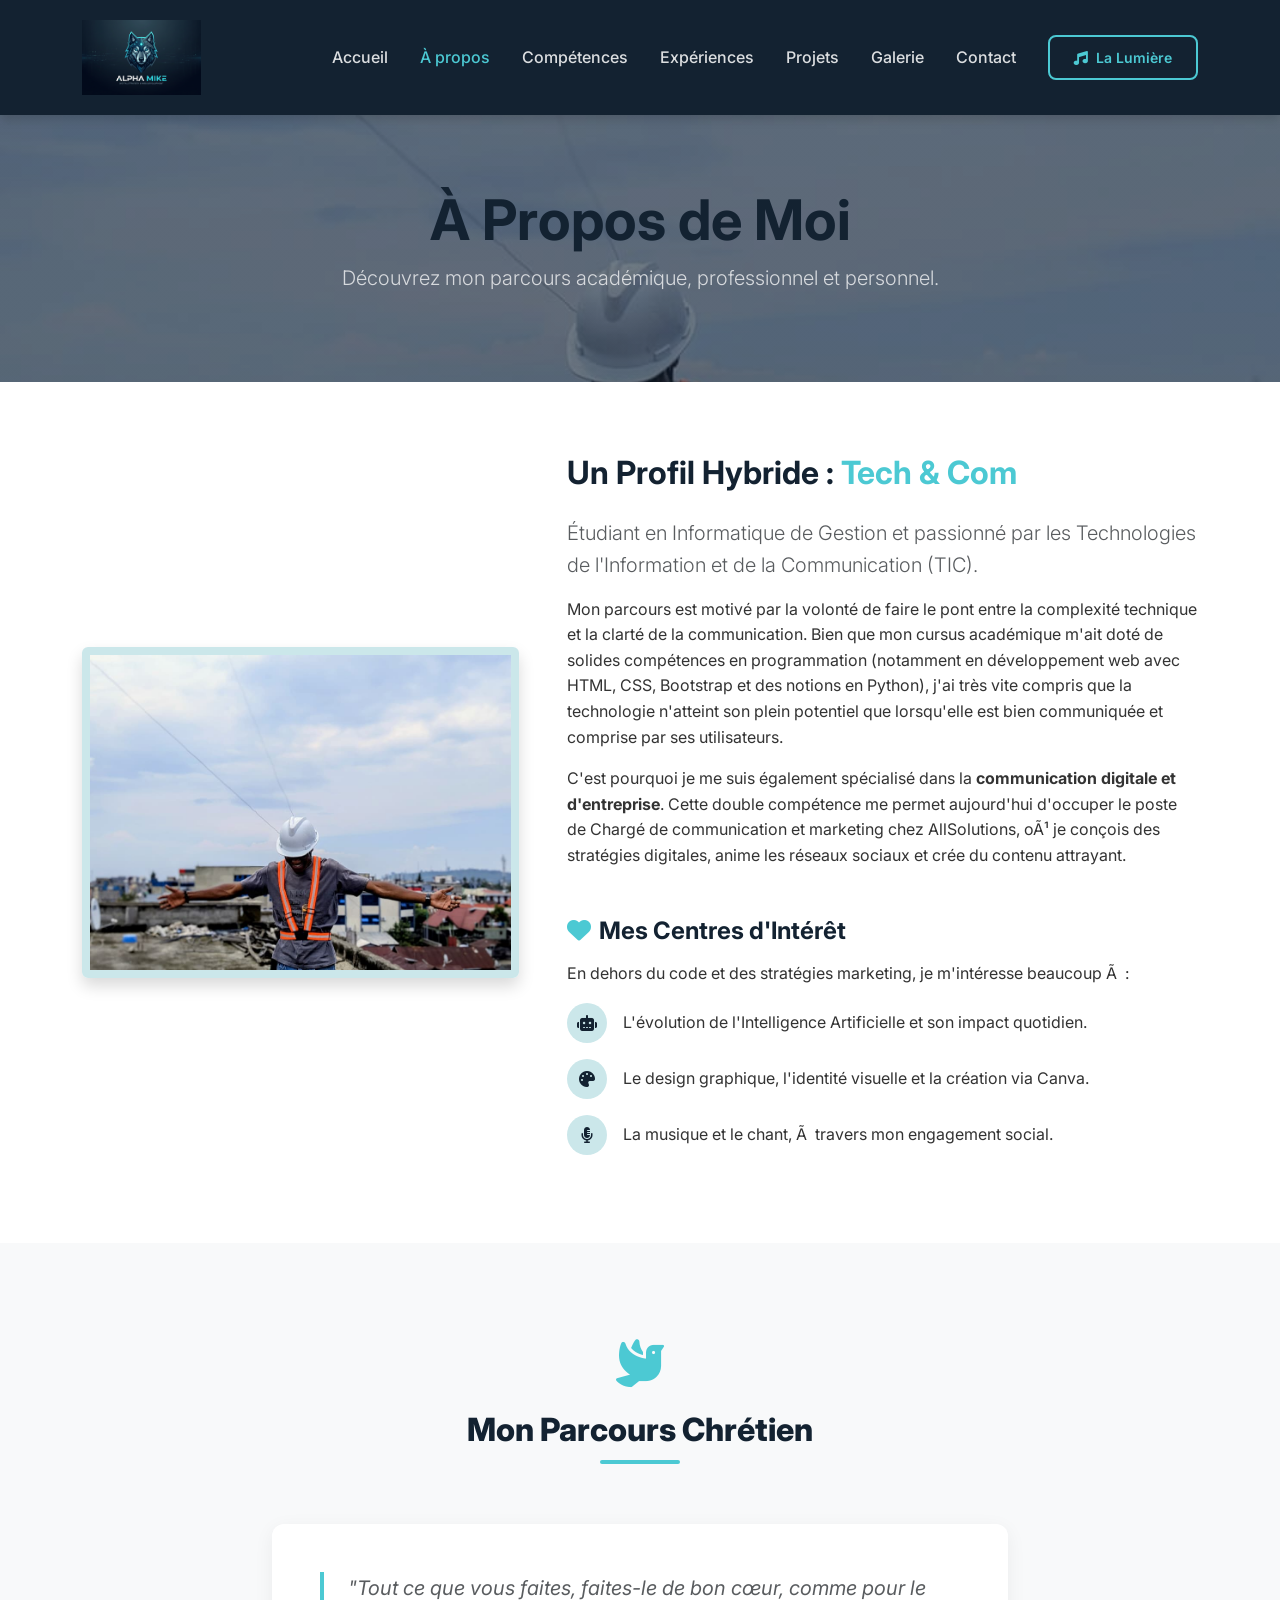
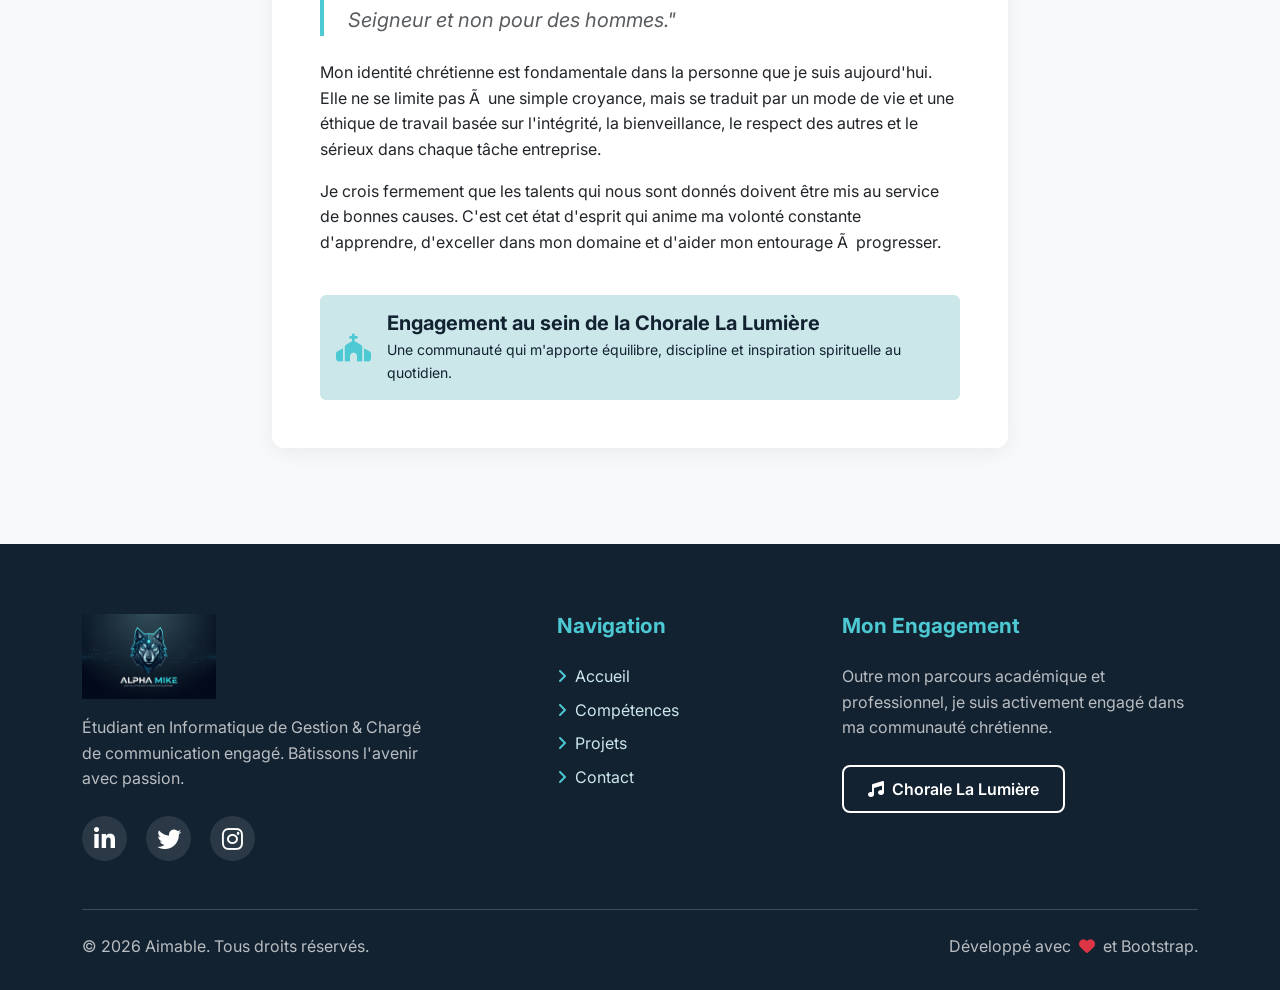
==== about.html @ 958091b8 "premier commit de mon portfolio" ====
﻿<!DOCTYPE html>
<html lang="fr">
<head>
    <meta charset="UTF-8">
    <meta name="viewport" content="width=device-width, initial-scale=1.0">
    <title>À propos de moi - Aimable</title>
    <!-- Google Fonts -->
    <link href="https://fonts.googleapis.com/css2?family=Inter:wght@300;400;500;600;700;800&display=swap" rel="stylesheet">
    <!-- Bootstrap 5 CSS -->
    <link href="https://cdn.jsdelivr.net/npm/bootstrap@5.3.0/dist/css/bootstrap.min.css" rel="stylesheet">
    <!-- FontAwesome -->
    <link rel="stylesheet" href="https://cdnjs.cloudflare.com/ajax/libs/font-awesome/6.4.0/css/all.min.css">
    <!-- Custom CSS -->
    <link rel="stylesheet" href="css/style.css">
</head>
<body>

    <!-- Navigation -->
    <nav class="navbar navbar-expand-lg navbar-custom sticky-top">
        <div class="container">
            <a class="navbar-brand" href="index.html">
                <img src="images/logo.png" alt="Aimable Logo" style="height: 75px; width: auto; object-fit: contain;">
            </a>
            <button class="navbar-toggler" type="button" data-bs-toggle="collapse" data-bs-target="#navbarNav">
                <span class="navbar-toggler-icon"></span>
            </button>
            <div class="collapse navbar-collapse" id="navbarNav">
                <ul class="navbar-nav ms-auto align-items-center">
                    <li class="nav-item"><a class="nav-link" href="index.html">Accueil</a></li>
                    <li class="nav-item"><a class="nav-link active" href="about.html">À propos</a></li>
                    <li class="nav-item"><a class="nav-link" href="skills.html">Compétences</a></li>
                    <li class="nav-item"><a class="nav-link" href="experience.html">Expériences</a></li>
                    <li class="nav-item"><a class="nav-link" href="projects.html">Projets</a></li>
                    <li class="nav-item"><a class="nav-link" href="gallery.html">Galerie</a></li>
                    <li class="nav-item"><a class="nav-link" href="contact.html">Contact</a></li>
                    <li class="nav-item ms-lg-3 mt-3 mt-lg-0">
                        <a class="btn btn-outline-custom btn-sm" href="https://chorale-la-lumiere.com" target="_blank"><i class="fa-solid fa-music me-1"></i> La Lumière</a>
                    </li>
                </ul>
            </div>
        </div>
    </nav>

    <!-- Page Header -->
    <header class="py-5 text-white text-center hero-bg-2 position-relative">
        <div class="container py-4">
            <h1 class="display-4 fw-bold fade-in">À Propos de Moi</h1>
            <p class="lead fade-in delay-1 opacity-75">Découvrez mon parcours académique, professionnel et personnel.</p>
        </div>
    </header>

    <!-- Profile Details -->
    <section class="py-5 bg-white">
        <div class="container py-4">
            <div class="row gx-5 align-items-center">
                <div class="col-lg-5 fade-in delay-1 text-center mb-5 mb-lg-0">
                    <img src="images/hero (2).jpeg" alt="Portrait Aimable" class="img-fluid rounded shadow" style="border: 8px solid var(--light-accent); object-fit: cover; max-height: 600px;">
                </div>
                <div class="col-lg-7 fade-in delay-2">
                    <h2 class="mb-4 text-primary-dark fw-bold">Un Profil Hybride : <span class="text-accent">Tech & Com</span></h2>
                    <p class="lead text-muted">Étudiant en Informatique de Gestion et passionné par les Technologies de l'Information et de la Communication (TIC).</p>
                    <p>Mon parcours est motivé par la volonté de faire le pont entre la complexité technique et la clarté de la communication. Bien que mon cursus académique m'ait doté de solides compétences en programmation (notamment en développement web avec HTML, CSS, Bootstrap et des notions en Python), j'ai très vite compris que la technologie n'atteint son plein potentiel que lorsqu'elle est bien communiquée et comprise par ses utilisateurs.</p>
                    <p>C'est pourquoi je me suis également spécialisé dans la <strong>communication digitale et d'entreprise</strong>. Cette double compétence me permet aujourd'hui d'occuper le poste de Chargé de communication et marketing chez AllSolutions, oÃ¹ je conçois des stratégies digitales, anime les réseaux sociaux et crée du contenu attrayant.</p>
                    
                    <h4 class="mt-5 mb-3 text-primary-dark fw-bold"><i class="fa-solid fa-heart text-accent me-2"></i>Mes Centres d'Intérêt</h4>
                    <p>En dehors du code et des stratégies marketing, je m'intéresse beaucoup Ã  :</p>
                    <ul class="list-unstyled">
                        <li class="mb-3 d-flex align-items-center">
                            <div class="bg-light-accent text-primary-dark rounded-circle d-flex align-items-center justify-content-center me-3" style="width: 40px; height: 40px;"><i class="fa-solid fa-robot"></i></div>
                            <span>L'évolution de l'Intelligence Artificielle et son impact quotidien.</span>
                        </li>
                        <li class="mb-3 d-flex align-items-center">
                            <div class="bg-light-accent text-primary-dark rounded-circle d-flex align-items-center justify-content-center me-3" style="width: 40px; height: 40px;"><i class="fa-solid fa-palette"></i></div>
                            <span>Le design graphique, l'identité visuelle et la création via Canva.</span>
                        </li>
                        <li class="mb-3 d-flex align-items-center">
                            <div class="bg-light-accent text-primary-dark rounded-circle d-flex align-items-center justify-content-center me-3" style="width: 40px; height: 40px;"><i class="fa-solid fa-microphone-lines"></i></div>
                            <span>La musique et le chant, Ã  travers mon engagement social.</span>
                        </li>
                    </ul>
                </div>
            </div>
        </div>
    </section>

    <!-- Christian Journey -->
    <section class="py-5 bg-muted">
        <div class="container py-5">
            <div class="row justify-content-center">
                <div class="col-lg-8 text-center fade-in">
                    <i class="fa-solid fa-dove fa-3x text-accent mb-4"></i>
                    <h2 class="section-title">Mon Parcours Chrétien</h2>
                    <div class="card card-custom p-4 p-md-5 text-start mt-5">
                        <p class="fst-italic fs-5 text-muted mb-4 border-start border-4 border-info ps-4" style="border-color: var(--primary-accent) !important;">
                            "Tout ce que vous faites, faites-le de bon cœur, comme pour le Seigneur et non pour des hommes." 
                        </p>
                        <p>Mon identité chrétienne est fondamentale dans la personne que je suis aujourd'hui. Elle ne se limite pas Ã  une simple croyance, mais se traduit par un mode de vie et une éthique de travail basée sur l'intégrité, la bienveillance, le respect des autres et le sérieux dans chaque tâche entreprise.</p>
                        <p>Je crois fermement que les talents qui nous sont donnés doivent être mis au service de bonnes causes. C'est cet état d'esprit qui anime ma volonté constante d'apprendre, d'exceller dans mon domaine et d'aider mon entourage Ã  progresser.</p>
                        <div class="mt-4 p-3 bg-light-accent rounded text-primary-dark d-flex align-items-center">
                            <i class="fa-solid fa-church fs-3 me-3 text-accent"></i>
                            <div>
                                <h5 class="mb-1 fw-bold">Engagement au sein de la Chorale La Lumière</h5>
                                <p class="mb-0 small">Une communauté qui m'apporte équilibre, discipline et inspiration spirituelle au quotidien.</p>
                            </div>
                        </div>
                    </div>
                </div>
            </div>
        </div>
    </section>

    <!-- Footer -->
    <footer class="footer-custom">
        <div class="container">
            <div class="row gy-4">
                <div class="col-lg-4">
                    <img src="images/logo.png" alt="Aimable Logo" class="mb-3" style="height: 85px; width: auto; object-fit: contain;">
                    <p style="color: rgba(255,255,255,0.7);">Étudiant en Informatique de Gestion & Chargé de communication engagé. Bâtissons l'avenir avec passion.</p>
                    <div class="social-icons mt-4">
                        <a href="#"><i class="fa-brands fa-linkedin-in"></i></a>
                        <a href="#"><i class="fa-brands fa-twitter"></i></a>
                        <a href="#"><i class="fa-brands fa-instagram"></i></a>
                    </div>
                </div>
                <div class="col-lg-3 offset-lg-1">
                    <h5 class="footer-title">Navigation</h5>
                    <ul class="list-unstyled">
                        <li class="mb-2"><a href="index.html" class="text-decoration-none"><i class="fa-solid fa-angle-right me-2 text-accent"></i>Accueil</a></li>
                        <li class="mb-2"><a href="skills.html" class="text-decoration-none"><i class="fa-solid fa-angle-right me-2 text-accent"></i>Compétences</a></li>
                        <li class="mb-2"><a href="projects.html" class="text-decoration-none"><i class="fa-solid fa-angle-right me-2 text-accent"></i>Projets</a></li>
                        <li class="mb-2"><a href="contact.html" class="text-decoration-none"><i class="fa-solid fa-angle-right me-2 text-accent"></i>Contact</a></li>
                    </ul>
                </div>
                <div class="col-lg-4">
                    <h5 class="footer-title">Mon Engagement</h5>
                    <p style="color: rgba(255,255,255,0.7);">Outre mon parcours académique et professionnel, je suis activement engagé dans ma communauté chrétienne.</p>
                    <a href="#" target="_blank" class="btn btn-outline-custom mt-2 border-white text-white custom-hover-white"><i class="fa-solid fa-music me-2"></i>Chorale La Lumière</a>
                </div>
            </div>
            <hr class="mt-5 mb-4 border-secondary opacity-50">
            <div class="row">
                <div class="col-md-6 text-center text-md-start">
                    <p class="mb-0" style="color: rgba(255,255,255,0.7);">&copy; 2026 Aimable. Tous droits réservés.</p>
                </div>
                <div class="col-md-6 text-center text-md-end mt-3 mt-md-0">
                    <p class="mb-0" style="color: rgba(255,255,255,0.7);">Développé avec <i class="fa-solid fa-heart text-danger mx-1"></i> et Bootstrap.</p>
                </div>
            </div>
        </div>
    </footer>

    <script src="https://cdn.jsdelivr.net/npm/bootstrap@5.3.0/dist/js/bootstrap.bundle.min.js"></script>
    <style>
        .custom-hover-white:hover {
            background-color: var(--light-accent) !important;
            color: var(--primary-dark) !important;
            border-color: var(--light-accent) !important;
        }
    </style>
</body>
</html>
---- css/style.css ----
/*
Primary Dark: #132231
Primary Accent: #4cc9d3
Light Accent: #cbe7ea
Muted Accent: #5d8a9e
*/
:root {
  --primary-dark: #132231;
  --primary-accent: #4cc9d3;
  --light-accent: #cbe7ea;
  --muted-accent: #5d8a9e;
  --text-color: #333333;
  --bg-color: #ffffff;
}

body {
  font-family: 'Inter', 'Roboto', sans-serif;
  color: var(--text-color);
  background-color: var(--bg-color);
  line-height: 1.6;
}

h1, h2, h3, h4, h5, h6 {
  color: var(--primary-dark);
  font-weight: 700;
}

a {
  color: var(--primary-accent);
  text-decoration: none;
  transition: color 0.3s ease;
}

a:hover {
  color: var(--primary-dark);
}

/* Custom Buttons */
.btn-primary-custom {
  background-color: var(--primary-accent);
  color: #fff;
  border: none;
  font-weight: 600;
  border-radius: 8px;
  padding: 10px 24px;
  transition: all 0.3s ease;
}
.btn-primary-custom:hover, .btn-primary-custom:focus {
  background-color: var(--primary-dark);
  color: #fff;
  transform: translateY(-2px);
  box-shadow: 0 6px 15px rgba(19, 34, 49, 0.2);
}

.btn-outline-custom {
  background-color: transparent;
  color: var(--primary-accent);
  border: 2px solid var(--primary-accent);
  font-weight: 600;
  border-radius: 8px;
  padding: 10px 24px;
  transition: all 0.3s ease;
}
.btn-outline-custom:hover, .btn-outline-custom:focus {
  background-color: var(--primary-accent);
  color: #132231;
  transform: translateY(-2px);
  box-shadow: 0 6px 15px rgba(76, 201, 211, 0.25);
}

/* Backgrounds */
.bg-primary-dark { background-color: var(--primary-dark) !important; color: #ffffff; }
.bg-primary-accent { background-color: var(--primary-accent) !important; color: #132231; }
.bg-light-accent { background-color: var(--light-accent) !important; color: var(--primary-dark); }
.bg-muted { background-color: #f8f9fa !important; }

/* Navigation */
.navbar-custom {
  background-color: var(--primary-dark);
  box-shadow: 0 4px 10px rgba(0,0,0,0.15);
  padding-top: 15px;
  padding-bottom: 15px;
}
.navbar-custom .navbar-brand {
  color: var(--primary-accent);
  font-weight: 800;
  font-size: 1.8rem;
  letter-spacing: -0.5px;
}
.navbar-custom .nav-link {
  color: rgba(255,255,255,0.85);
  font-weight: 500;
  padding: 8px 16px !important;
  transition: color 0.3s ease;
}
.navbar-custom .nav-link:hover, .navbar-custom .nav-link.active {
  color: var(--primary-accent);
}
.navbar-toggler-icon {
  background-image: url("data:image/svg+xml,%3csvg xmlns='http://www.w3.org/2000/svg' viewBox='0 0 30 30'%3e%3cpath stroke='rgba%2876, 201, 211, 1%29' stroke-linecap='round' stroke-miterlimit='10' stroke-width='2' d='M4 7h22M4 15h22M4 23h22'/%3e%3c/svg%3e");
}
.navbar-toggler { border-color: rgba(76, 201, 211, 0.5); }

/* Hero Section */
.hero-section {
  padding: 120px 0;
  background: linear-gradient(rgba(19, 34, 49, 0.4), rgba(19, 34, 49, 0.4)), url('../images/hero (1).jpeg') center/cover no-repeat;
  min-height: 85vh;
  display: flex;
  align-items: center;
}
.hero-bg-2 {
  background: linear-gradient(rgba(19, 34, 49, 0.6), rgba(19, 34, 49, 0.6)), url('../images/hero (2).jpeg') center/cover no-repeat !important;
}
.hero-title {
  font-size: 3.8rem;
  font-weight: 800;
  color: #ffffff;
  margin-bottom: 20px;
  line-height: 1.2;
  text-shadow: 0 4px 10px rgba(0,0,0,0.5);
}
.hero-subtitle {
  font-size: 1.6rem;
  color: var(--light-accent);
  margin-bottom: 30px;
  font-weight: 500;
  text-shadow: 0 2px 6px rgba(0,0,0,0.5);
}

/* Cards */
.card-custom {
  border: none;
  border-radius: 12px;
  box-shadow: 0 5px 20px rgba(0,0,0,0.06);
  transition: transform 0.3s ease, box-shadow 0.3s ease;
  background-color: #fff;
}
.card-custom:hover {
  transform: translateY(-8px);
  box-shadow: 0 15px 35px rgba(0,0,0,0.12);
}
.card-icon {
  font-size: 3rem;
  color: var(--primary-accent);
  margin-bottom: 20px;
}
.card-title {
  color: var(--primary-dark);
  font-weight: 700;
}

/* Process Bars / Badges */
.progress {
  height: 10px;
  border-radius: 5px;
  background-color: var(--light-accent);
}
.progress-bar {
  background-color: var(--primary-accent);
}

/* Footer */
.footer-custom {
  background-color: var(--primary-dark);
  color: #ffffff;
  padding: 70px 0 30px;
}
.footer-custom a { color: var(--light-accent); transition: color 0.3s ease; }
.footer-custom a:hover { color: var(--primary-accent); }
.footer-title {
  color: var(--primary-accent);
  font-weight: 700;
  margin-bottom: 25px;
  font-size: 1.3rem;
}
.social-icons a {
  font-size: 1.5rem;
  margin-right: 15px;
  background-color: rgba(255,255,255,0.1);
  width: 45px;
  height: 45px;
  display: inline-flex;
  align-items: center;
  justify-content: center;
  border-radius: 50%;
  color: #ffffff;
  transition: all 0.3s ease;
}
.social-icons a:hover {
  background-color: var(--primary-accent);
  color: var(--primary-dark);
  transform: translateY(-3px);
}

/* Section Titles */
.section-title {
  text-align: center;
  margin-bottom: 60px;
  position: relative;
  padding-bottom: 15px;
  font-weight: 800;
  color: var(--primary-dark);
}
.section-title::after {
  content: '';
  position: absolute;
  bottom: 0;
  left: 50%;
  transform: translateX(-50%);
  width: 80px;
  height: 4px;
  background-color: var(--primary-accent);
  border-radius: 2px;
}
.section-title.text-start::after { left: 0; transform: none; }
.section-title.text-white::after { background-color: var(--primary-accent); }

/* Animations */
.fade-in {
  animation: fadeIn 1s ease-out forwards;
  opacity: 0;
}
.delay-1 { animation-delay: 0.2s; }
.delay-2 { animation-delay: 0.4s; }
.delay-3 { animation-delay: 0.6s; }
@keyframes fadeIn {
  from { opacity: 0; transform: translateY(30px); }
  to { opacity: 1; transform: translateY(0); }
}

/* Christian Identity Section */
.christian-section {
  background-color: var(--primary-dark);
  color: #ffffff;
  text-align: center;
  padding: 80px 0;
  position: relative;
  overflow: hidden;
}
.christian-section::before {
  content: '';
  position: absolute;
  top: 0;
  left: 0;
  right: 0;
  height: 5px;
  background-color: var(--primary-accent);
}
.christian-section::after {
  content: '';
  position: absolute;
  bottom: 0;
  left: 0;
  right: 0;
  height: 5px;
  background-color: var(--primary-accent);
}
.christian-quote {
  font-style: italic;
  font-size: 1.5rem;
  color: var(--light-accent);
  font-weight: 400;
  line-height: 1.6;
}

/* Profile Image Professional Model */
.profile-img-pro {
  border-radius: 16px;
  box-shadow: -15px 15px 0px var(--primary-accent), 0 15px 35px rgba(0,0,0,0.3);
  max-height: 500px;
  width: 100%;
  object-fit: cover;
  border: 5px solid #ffffff;
  transition: transform 0.4s ease, box-shadow 0.4s ease;
}
.profile-img-pro:hover {
  transform: translateY(-8px);
  box-shadow: -20px 20px 0px var(--primary-accent), 0 20px 45px rgba(0,0,0,0.35);
}

/* Gallery Masonry Layout */
.gallery-grid {
    column-count: 3;
    column-gap: 1.5rem;
}
.gallery-item {
    margin-bottom: 1.5rem;
    display: inline-block;
    width: 100%;
}
@media (max-width: 991px) {
    .gallery-grid { column-count: 2; }
}
@media (max-width: 575px) {
    .gallery-grid { column-count: 1; }
}

.text-accent { color: var(--primary-accent) !important; }

/* Contact Form */
.form-control {
  padding: 12px 15px;
  border: 1px solid #ced4da;
  border-radius: 8px;
}
.form-control:focus {
  border-color: var(--primary-accent);
  box-shadow: 0 0 0 0.25rem rgba(76, 201, 211, 0.25);
}
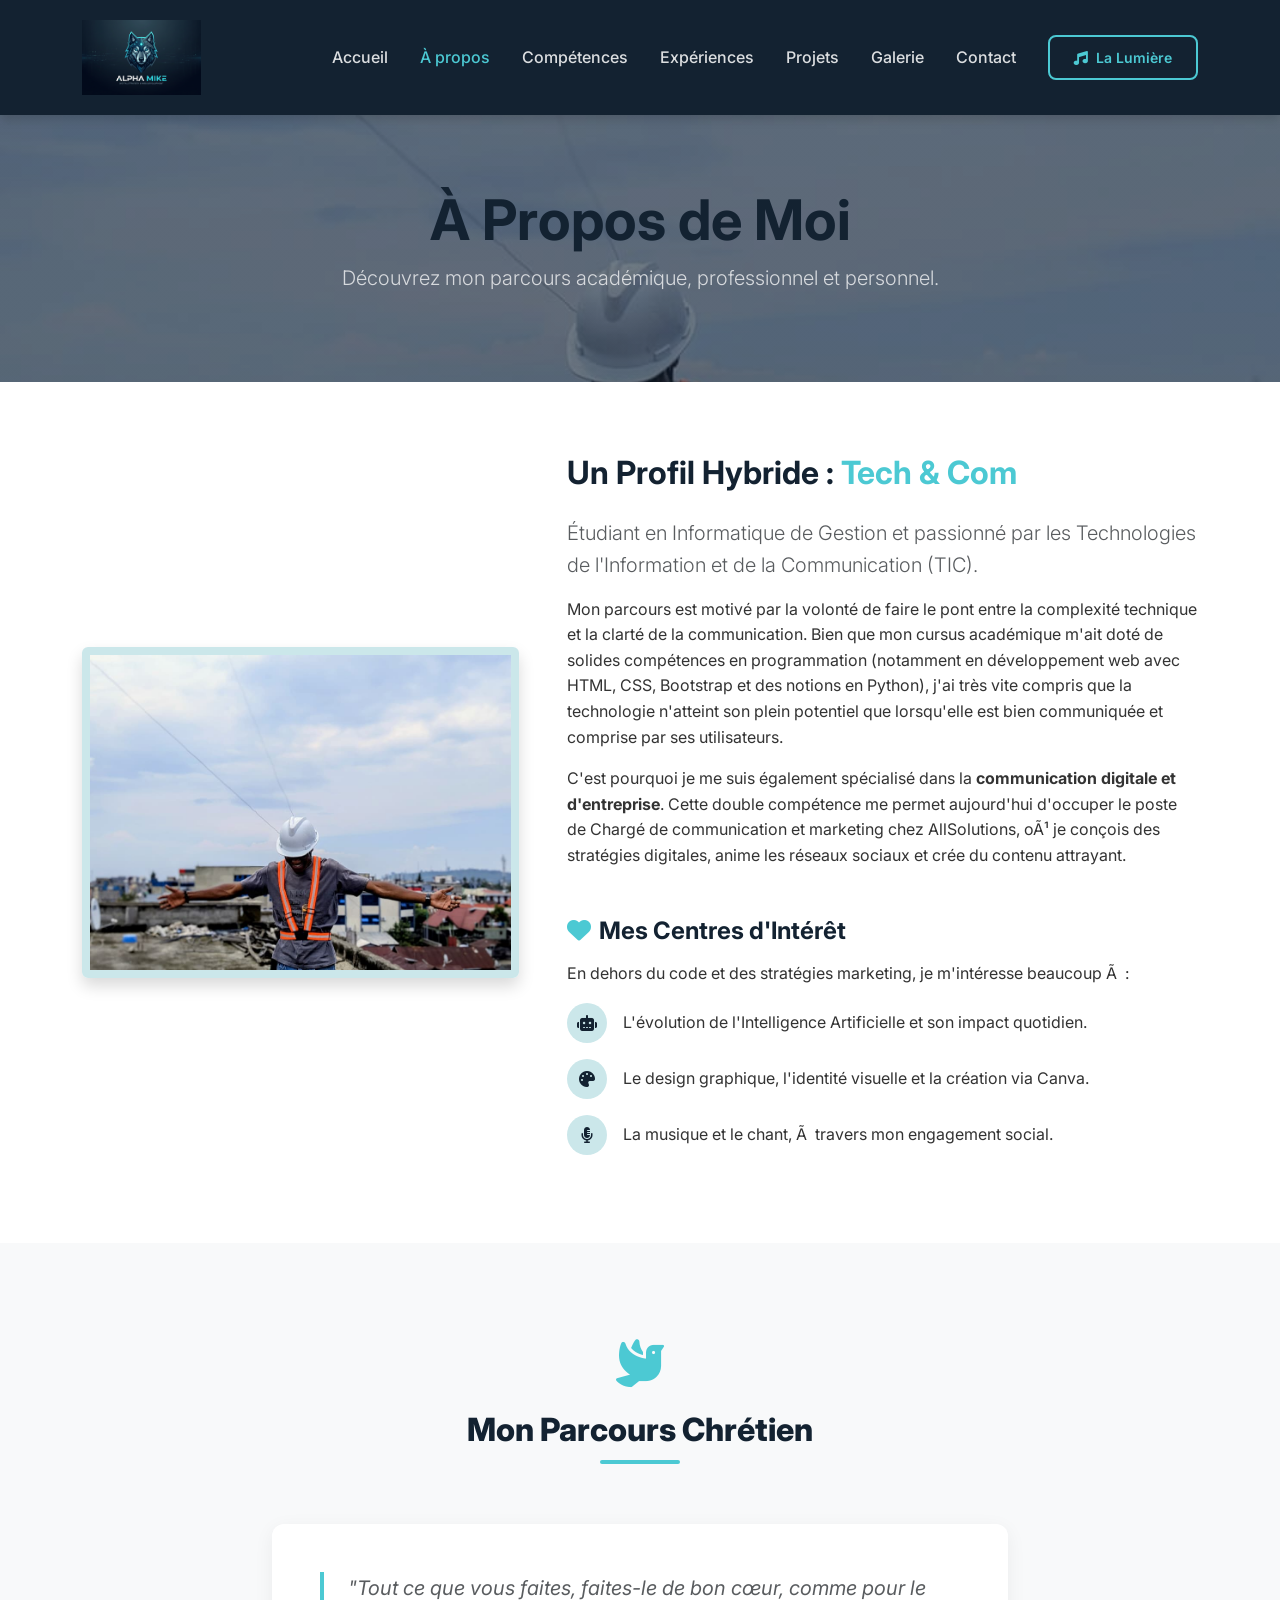
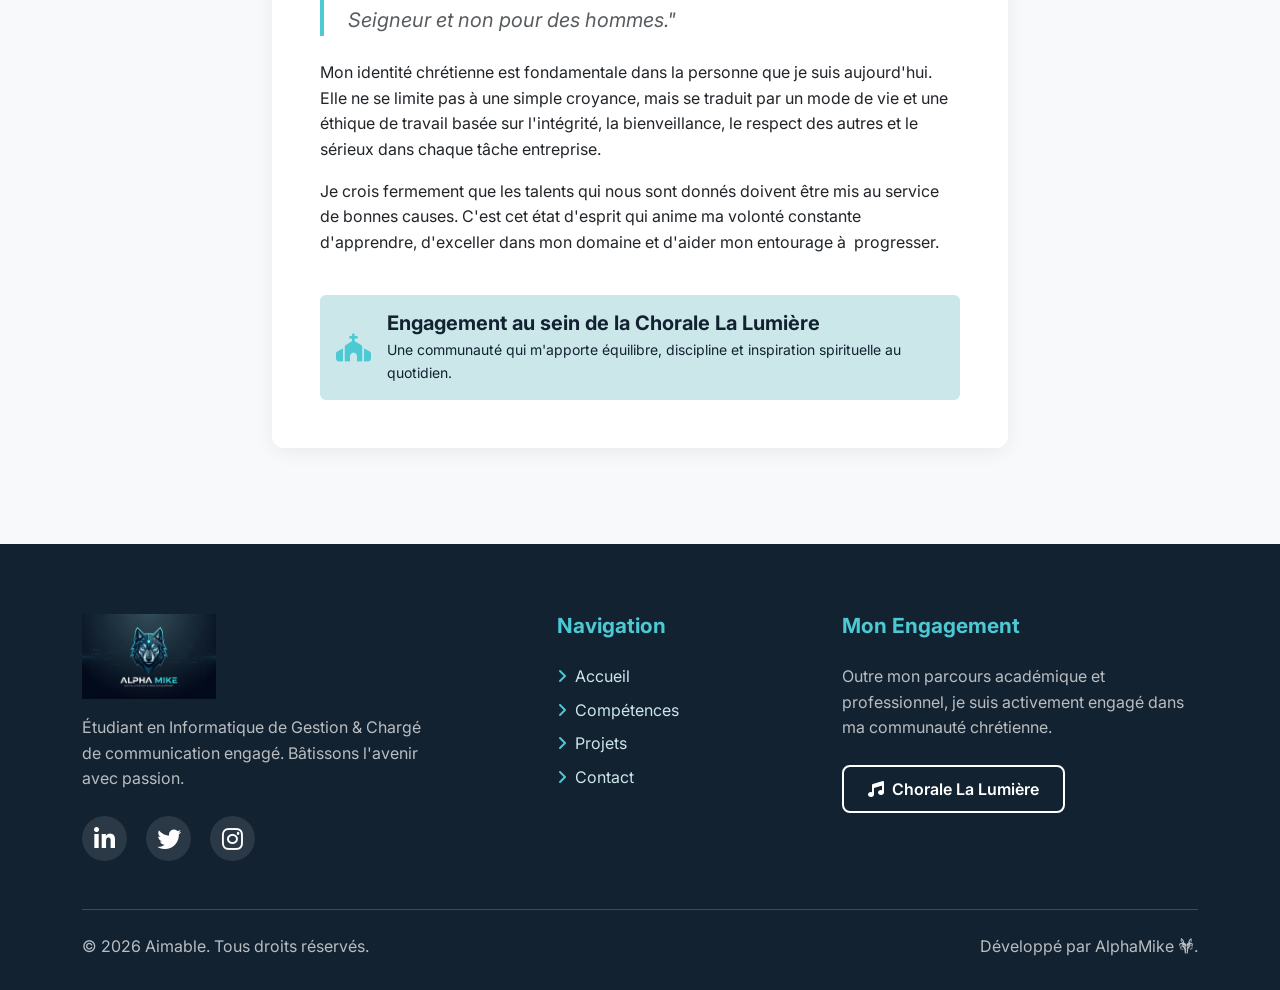
==== commit 1a742a8c: "Premier commit propre" ====
--- a/about.html
+++ b/about.html
@@ -94,8 +94,8 @@
                         <p class="fst-italic fs-5 text-muted mb-4 border-start border-4 border-info ps-4" style="border-color: var(--primary-accent) !important;">
                             "Tout ce que vous faites, faites-le de bon cœur, comme pour le Seigneur et non pour des hommes." 
                         </p>
-                        <p>Mon identité chrétienne est fondamentale dans la personne que je suis aujourd'hui. Elle ne se limite pas Ã  une simple croyance, mais se traduit par un mode de vie et une éthique de travail basée sur l'intégrité, la bienveillance, le respect des autres et le sérieux dans chaque tâche entreprise.</p>
-                        <p>Je crois fermement que les talents qui nous sont donnés doivent être mis au service de bonnes causes. C'est cet état d'esprit qui anime ma volonté constante d'apprendre, d'exceller dans mon domaine et d'aider mon entourage Ã  progresser.</p>
+                        <p>Mon identité chrétienne est fondamentale dans la personne que je suis aujourd'hui. Elle ne se limite pas à une simple croyance, mais se traduit par un mode de vie et une éthique de travail basée sur l'intégrité, la bienveillance, le respect des autres et le sérieux dans chaque tâche entreprise.</p>
+                        <p>Je crois fermement que les talents qui nous sont donnés doivent être mis au service de bonnes causes. C'est cet état d'esprit qui anime ma volonté constante d'apprendre, d'exceller dans mon domaine et d'aider mon entourage à  progresser.</p>
                         <div class="mt-4 p-3 bg-light-accent rounded text-primary-dark d-flex align-items-center">
                             <i class="fa-solid fa-church fs-3 me-3 text-accent"></i>
                             <div>
@@ -143,7 +143,7 @@
                     <p class="mb-0" style="color: rgba(255,255,255,0.7);">&copy; 2026 Aimable. Tous droits réservés.</p>
                 </div>
                 <div class="col-md-6 text-center text-md-end mt-3 mt-md-0">
-                    <p class="mb-0" style="color: rgba(255,255,255,0.7);">Développé avec <i class="fa-solid fa-heart text-danger mx-1"></i> et Bootstrap.</p>
+                    <p class="mb-0" style="color: rgba(255,255,255,0.7);">Développé par AlphaMike <i class="fab fa-wolf-pack-battalion"></i>.</p>
                 </div>
             </div>
         </div>
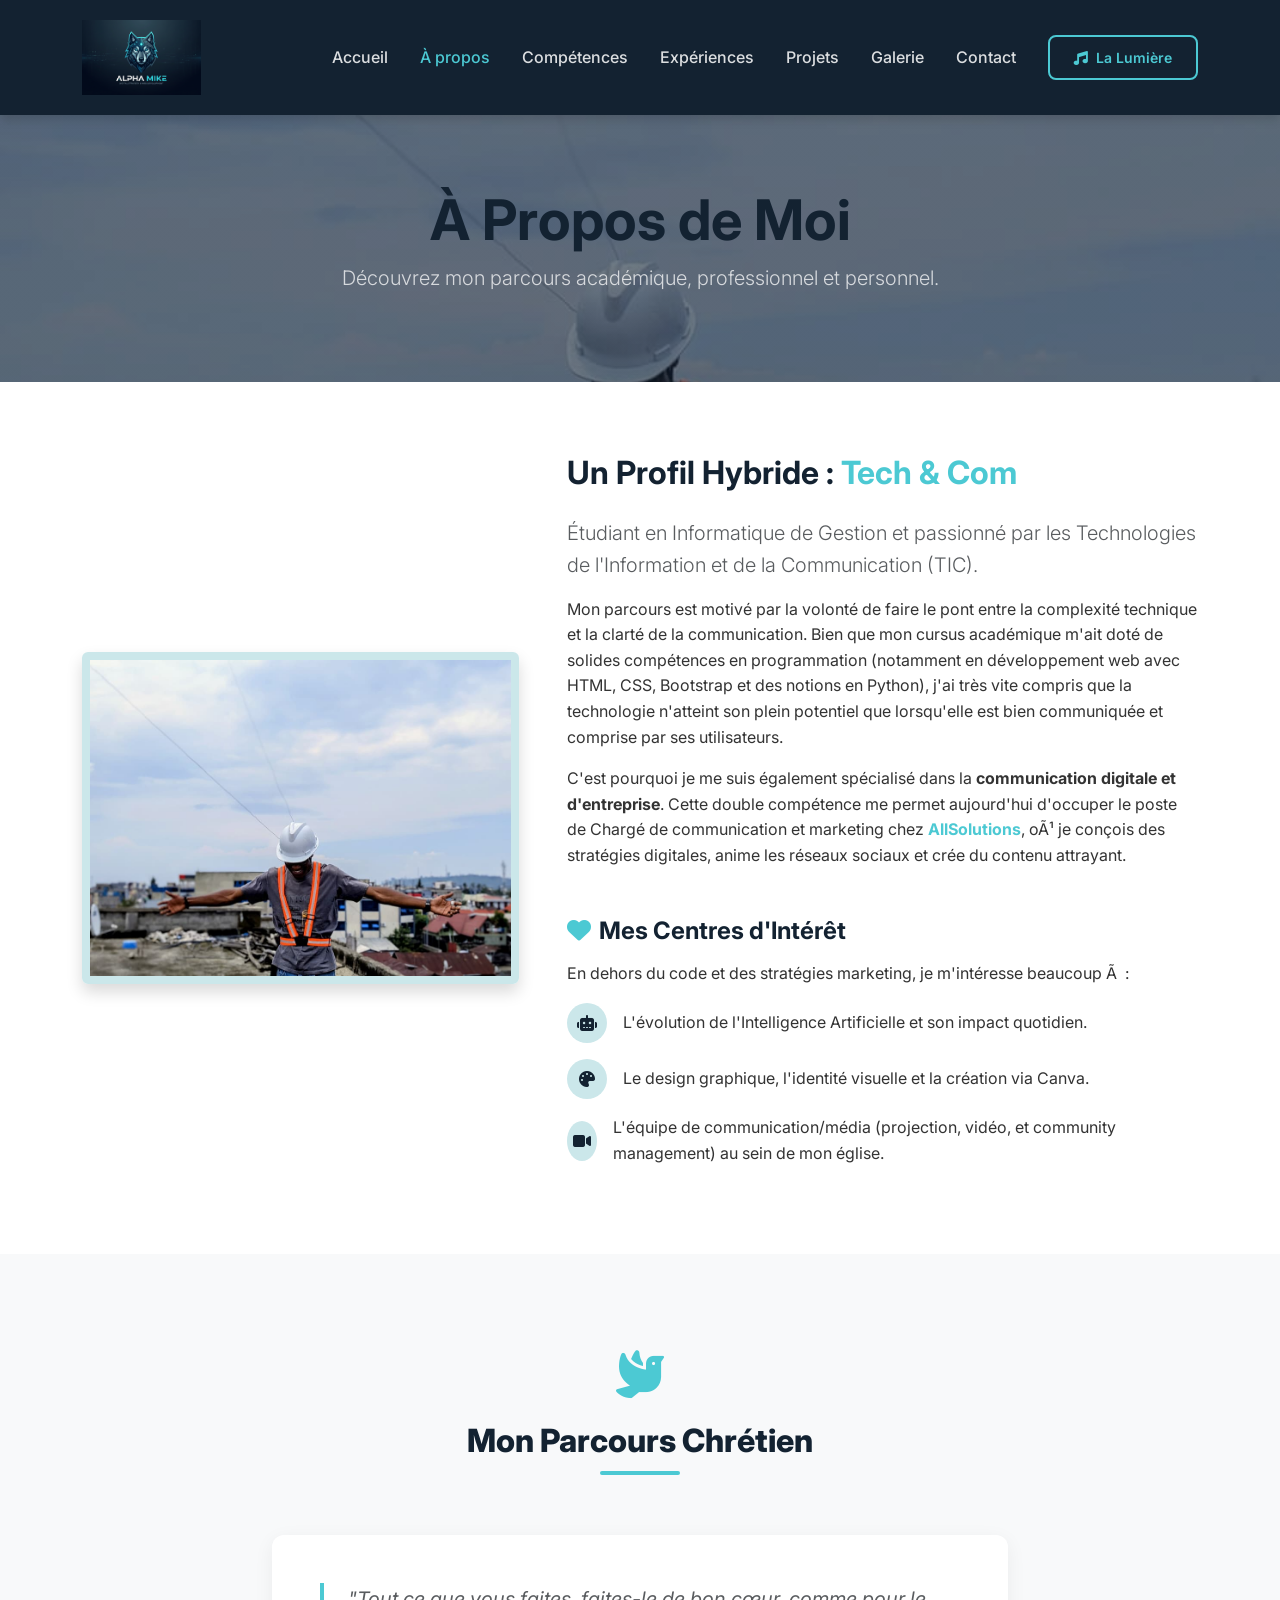
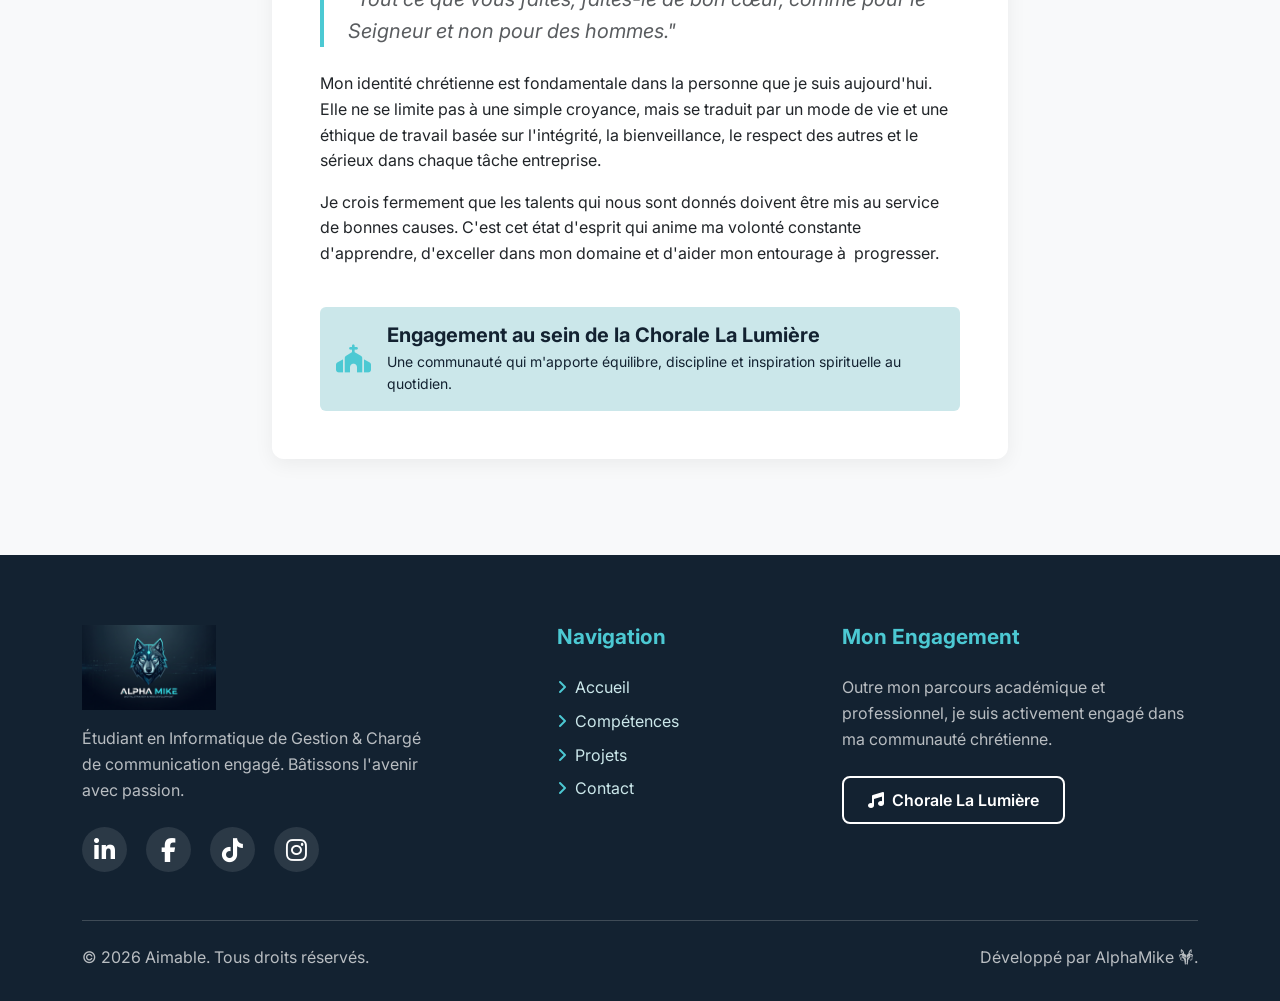
==== commit cb058b2a: "mise à jour des liens et des favicons de mon site" ====
--- a/about.html
+++ b/about.html
@@ -1,9 +1,10 @@
-﻿<!DOCTYPE html>
+<!DOCTYPE html>
 <html lang="fr">
 <head>
     <meta charset="UTF-8">
     <meta name="viewport" content="width=device-width, initial-scale=1.0">
     <title>À propos de moi - Aimable</title>
+    <link rel="icon" type="image/png" href="images/logo.png">
     <!-- Google Fonts -->
     <link href="https://fonts.googleapis.com/css2?family=Inter:wght@300;400;500;600;700;800&display=swap" rel="stylesheet">
     <!-- Bootstrap 5 CSS -->
@@ -34,7 +35,7 @@
                     <li class="nav-item"><a class="nav-link" href="gallery.html">Galerie</a></li>
                     <li class="nav-item"><a class="nav-link" href="contact.html">Contact</a></li>
                     <li class="nav-item ms-lg-3 mt-3 mt-lg-0">
-                        <a class="btn btn-outline-custom btn-sm" href="https://chorale-la-lumiere.com" target="_blank"><i class="fa-solid fa-music me-1"></i> La Lumière</a>
+                        <a class="btn btn-outline-custom btn-sm" href="https://www.facebook.com/profile.php?id=61574576402778" target="_blank"><i class="fa-solid fa-music me-1"></i> La Lumière</a>
                     </li>
                 </ul>
             </div>
@@ -60,7 +61,7 @@
                     <h2 class="mb-4 text-primary-dark fw-bold">Un Profil Hybride : <span class="text-accent">Tech & Com</span></h2>
                     <p class="lead text-muted">Étudiant en Informatique de Gestion et passionné par les Technologies de l'Information et de la Communication (TIC).</p>
                     <p>Mon parcours est motivé par la volonté de faire le pont entre la complexité technique et la clarté de la communication. Bien que mon cursus académique m'ait doté de solides compétences en programmation (notamment en développement web avec HTML, CSS, Bootstrap et des notions en Python), j'ai très vite compris que la technologie n'atteint son plein potentiel que lorsqu'elle est bien communiquée et comprise par ses utilisateurs.</p>
-                    <p>C'est pourquoi je me suis également spécialisé dans la <strong>communication digitale et d'entreprise</strong>. Cette double compétence me permet aujourd'hui d'occuper le poste de Chargé de communication et marketing chez AllSolutions, oÃ¹ je conçois des stratégies digitales, anime les réseaux sociaux et crée du contenu attrayant.</p>
+                    <p>C'est pourquoi je me suis également spécialisé dans la <strong>communication digitale et d'entreprise</strong>. Cette double compétence me permet aujourd'hui d'occuper le poste de Chargé de communication et marketing chez <a href="https://allsolutionsets.com/" target="_blank" class="text-decoration-none fw-bold text-primary-dark">AllSolutions</a>, oÃ¹ je conçois des stratégies digitales, anime les réseaux sociaux et crée du contenu attrayant.</p>
                     
                     <h4 class="mt-5 mb-3 text-primary-dark fw-bold"><i class="fa-solid fa-heart text-accent me-2"></i>Mes Centres d'Intérêt</h4>
                     <p>En dehors du code et des stratégies marketing, je m'intéresse beaucoup Ã  :</p>
@@ -74,8 +75,8 @@
                             <span>Le design graphique, l'identité visuelle et la création via Canva.</span>
                         </li>
                         <li class="mb-3 d-flex align-items-center">
-                            <div class="bg-light-accent text-primary-dark rounded-circle d-flex align-items-center justify-content-center me-3" style="width: 40px; height: 40px;"><i class="fa-solid fa-microphone-lines"></i></div>
-                            <span>La musique et le chant, Ã  travers mon engagement social.</span>
+                            <div class="bg-light-accent text-primary-dark rounded-circle d-flex align-items-center justify-content-center me-3" style="width: 40px; height: 40px;"><i class="fa-solid fa-video"></i></div>
+                            <span>L'équipe de communication/média (projection, vidéo, et community management) au sein de mon église.</span>
                         </li>
                     </ul>
                 </div>
@@ -117,9 +118,10 @@
                     <img src="images/logo.png" alt="Aimable Logo" class="mb-3" style="height: 85px; width: auto; object-fit: contain;">
                     <p style="color: rgba(255,255,255,0.7);">Étudiant en Informatique de Gestion & Chargé de communication engagé. Bâtissons l'avenir avec passion.</p>
                     <div class="social-icons mt-4">
-                        <a href="#"><i class="fa-brands fa-linkedin-in"></i></a>
-                        <a href="#"><i class="fa-brands fa-twitter"></i></a>
-                        <a href="#"><i class="fa-brands fa-instagram"></i></a>
+                        <a href="https://www.linkedin.com/in/allsolutions-ets-047546341/" target="_blank"><i class="fa-brands fa-linkedin-in"></i></a>
+                        <a href="https://www.facebook.com/profile.php?id=61577200871642" target="_blank"><i class="fa-brands fa-facebook-f"></i></a>
+                        <a href="https://www.tiktok.com/@allsolutionsets1" target="_blank"><i class="fa-brands fa-tiktok"></i></a>
+                        <a href="https://www.instagram.com/allsolutions_ets/" target="_blank"><i class="fa-brands fa-instagram"></i></a>
                     </div>
                 </div>
                 <div class="col-lg-3 offset-lg-1">
@@ -134,7 +136,7 @@
                 <div class="col-lg-4">
                     <h5 class="footer-title">Mon Engagement</h5>
                     <p style="color: rgba(255,255,255,0.7);">Outre mon parcours académique et professionnel, je suis activement engagé dans ma communauté chrétienne.</p>
-                    <a href="#" target="_blank" class="btn btn-outline-custom mt-2 border-white text-white custom-hover-white"><i class="fa-solid fa-music me-2"></i>Chorale La Lumière</a>
+                    <a href="https://www.facebook.com/profile.php?id=61574576402778" target="_blank" class="btn btn-outline-custom mt-2 border-white text-white custom-hover-white"><i class="fa-solid fa-music me-2"></i>Chorale La Lumière</a>
                 </div>
             </div>
             <hr class="mt-5 mb-4 border-secondary opacity-50">
--- a/css/style.css
+++ b/css/style.css
@@ -308,3 +308,49 @@
   border-color: var(--primary-accent);
   box-shadow: 0 0 0 0.25rem rgba(76, 201, 211, 0.25);
 }
+
+/* Mobile Responsive Adjustments */
+@media (max-width: 768px) {
+  /* Typography */
+  .hero-title { font-size: 2.2rem; margin-bottom: 15px; }
+  .hero-subtitle { font-size: 1.2rem; margin-bottom: 20px; }
+  .section-title { font-size: 1.8rem; margin-bottom: 30px; }
+  .footer-title { margin-top: 30px; margin-bottom: 15px; }
+  .christian-quote { font-size: 1.1rem; }
+  p, .lead, .text-muted { font-size: 0.95rem; }
+
+  /* Structural & Spacing */
+  .hero-section { padding: 60px 0; min-height: auto; text-align: center; }
+  .hero-section .d-flex { justify-content: center; }
+  .py-5 { padding-top: 2.5rem !important; padding-bottom: 2.5rem !important; }
+  
+  /* Cards */
+  .card-custom { padding: 1.25rem !important; }
+  .card-icon { font-size: 2rem; margin-bottom: 15px; }
+  
+  /* Sections */
+  .christian-section { padding: 50px 0; }
+  .footer-custom { padding: 40px 0 20px; text-align: center; }
+  .footer-custom .text-md-end { text-align: center !important; margin-top: 15px; }
+  
+  /* Images */
+  .profile-img-pro {
+    max-height: 300px;
+    box-shadow: -8px 8px 0px var(--primary-accent), 0 8px 20px rgba(0,0,0,0.2) !important;
+    margin-top: 30px;
+    border-width: 3px;
+  }
+  .profile-img-pro:hover {
+    transform: none;
+    box-shadow: -8px 8px 0px var(--primary-accent), 0 8px 20px rgba(0,0,0,0.2) !important;
+  }
+  img[style*="height: 350px"] { height: 250px !important; }
+  img[style*="height: 75px"] { height: 50px !important; }
+  img[style*="height: 85px"] { height: 60px !important; }
+}
+
+@media (max-width: 575px) {
+  .hero-title { font-size: 1.8rem; }
+  .section-title { font-size: 1.5rem; }
+  .profile-img-pro { max-height: 250px; }
+}
